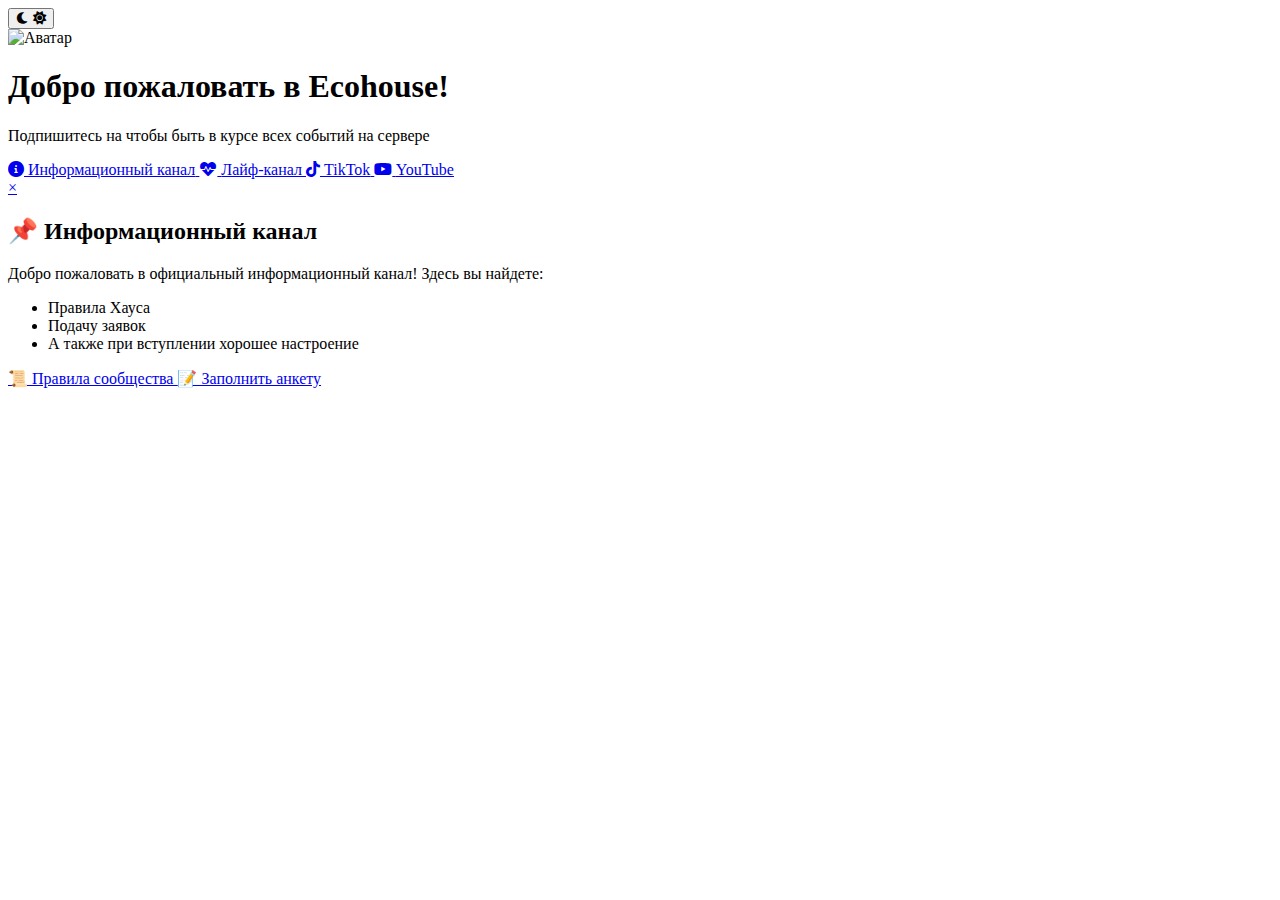
==== index.html @ 72aad3b6 "Add files via upload" ====
<!DOCTYPE html>
<html lang="ru">
<head>
    <meta charset="UTF-8">
    <meta name="viewport" content="width=device-width, initial-scale=1.0">
    <title>Ecohouse minecraft</title>
    <link rel="stylesheet" href="css/style.css">
    <link href="https://fonts.googleapis.com/css2?family=Roboto:wght@300;400;500;700&display=swap" rel="stylesheet">
    <link rel="stylesheet" href="https://cdnjs.cloudflare.com/ajax/libs/font-awesome/6.0.0/css/all.min.css">
</head>
<body>
    <button class="theme-toggle">
        <i class="fas fa-moon"></i>
        <i class="fas fa-sun"></i>
    </button>

    <div class="container">
        <header>
            <img src="img/avatar.jpg" alt="Аватар" class="avatar">
            <h1>Добро пожаловать в Ecohouse!</h1>
            <p class="description">Подпишитесь на чтобы быть в курсе всех событий на сервере</p>
        </header>

        <div class="links-container">
            <a href="#info-modal" class="link-card info">
                <i class="fas fa-info-circle"></i>
                <span>Информационный канал</span>
            </a>
            
            <a href="https://t.me/Eco_house1" class="link-card life">
                <i class="fas fa-heartbeat"></i>
                <span>Лайф-канал</span>
            </a>

            <a href="https://www.tiktok.com/@ekohouse1" class="link-card tiktok">
                <i class="fab fa-tiktok"></i>
                <span>TikTok</span>
            </a>

            <a href="https://www.youtube.com/@Eco_house1" class="link-card youtube">
                <i class="fab fa-youtube"></i>
                <span>YouTube</span>
            </a>
        </div>
    </div>

    <!-- Модальное окно информационного канала -->
    <div id="info-modal" class="modal">
        <div class="modal-content">
            <a href="#" class="modal-close">&times;</a>
            <h2>📌 Информационный канал</h2>
            <div class="modal-text">
                <p>Добро пожаловать в официальный информационный канал! Здесь вы найдете:</p>
                <ul>
                    <li>Правила Хауса</li>
                    <li>Подачу заявок</li>
                    <li>А также при вступлении хорошее настроение</li>
                </ul>
            </div>
            <div class="modal-buttons">
                <a href="https://telegra.ph/Pravila-10-22-92" class="modal-btn rules" target="_blank">
                    📜 Правила сообщества
                </a>
                <a href="http://forms.gle/ZhmmQbXpEskCa3pf9" class="modal-btn form" target="_blank">
                    📝 Заполнить анкету
                </a>
            </div>
        </div>
    </div>

    <script>
        const themeToggle = document.querySelector('.theme-toggle');
        const savedTheme = localStorage.getItem('theme');
        const systemDark = window.matchMedia('(prefers-color-scheme: dark)').matches;

        // Инициализация темы
        if (savedTheme) {
            document.documentElement.setAttribute('data-theme', savedTheme);
        } else {
            document.documentElement.setAttribute('data-theme', systemDark ? 'dark' : 'light');
        }

        // Переключение темы
        themeToggle.addEventListener('click', () => {
            const currentTheme = document.documentElement.getAttribute('data-theme');
            const newTheme = currentTheme === 'dark' ? 'light' : 'dark';
            document.documentElement.setAttribute('data-theme', newTheme);
            localStorage.setItem('theme', newTheme);
        });
    </script>
</body>
</html>
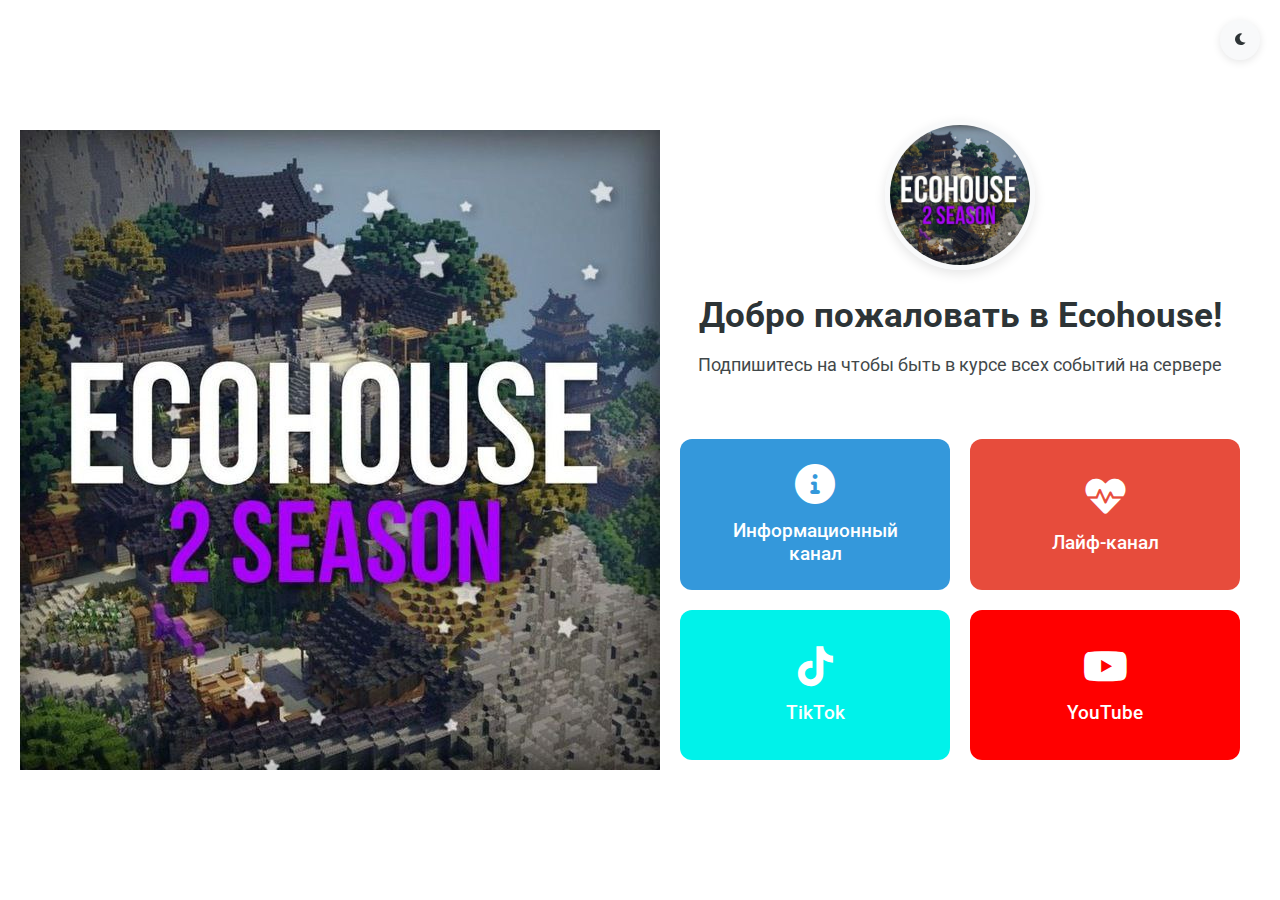
==== commit 91d6a7c9: "Update index.html" ====
--- a/index.html
+++ b/index.html
@@ -4,7 +4,8 @@
     <meta charset="UTF-8">
     <meta name="viewport" content="width=device-width, initial-scale=1.0">
     <title>Ecohouse minecraft</title>
-    <link rel="stylesheet" href="css/style.css">
+<link href="css/style.css" rel="stylesheet">
+<img src="img/avatar.jpg">
     <link href="https://fonts.googleapis.com/css2?family=Roboto:wght@300;400;500;700&display=swap" rel="stylesheet">
     <link rel="stylesheet" href="https://cdnjs.cloudflare.com/ajax/libs/font-awesome/6.0.0/css/all.min.css">
 </head>
--- a/css/style.css
+++ b/css/style.css
@@ -0,0 +1,243 @@
+:root {
+    /* Light theme */
+    --bg-color: #ffffff;
+    --text-color: #2d3436;
+    --card-bg: #f8f9fa;
+    --shadow-color: rgba(0, 0, 0, 0.1);
+    --transition: all 0.3s ease;
+}
+
+[data-theme="dark"] {
+    /* Dark theme */
+    --bg-color: #1a1a1a;
+    --text-color: #ffffff;
+    --card-bg: #2d2d2d;
+    --shadow-color: rgba(0, 0, 0, 0.3);
+}
+
+* {
+    margin: 0;
+    padding: 0;
+    box-sizing: border-box;
+    font-family: 'Roboto', sans-serif;
+    transition: var(--transition);
+}
+
+body {
+    background: var(--bg-color);
+    color: var(--text-color);
+    min-height: 100vh;
+    display: flex;
+    justify-content: center;
+    align-items: center;
+    padding: 20px;
+}
+
+.container {
+    max-width: 800px;
+    width: 100%;
+    text-align: center;
+}
+
+header {
+    margin-bottom: 40px;
+}
+
+.avatar {
+    width: 150px;
+    height: 150px;
+    border-radius: 50%;
+    object-fit: cover;
+    border: 5px solid var(--card-bg);
+    box-shadow: 0 4px 12px var(--shadow-color);
+    margin-bottom: 20px;
+}
+
+h1 {
+    font-size: 2.2em;
+    margin-bottom: 15px;
+    font-weight: 700;
+}
+
+.description {
+    font-size: 1.1em;
+    max-width: 600px;
+    margin: 0 auto;
+    line-height: 1.6;
+    opacity: 0.9;
+}
+
+.links-container {
+    display: grid;
+    grid-template-columns: repeat(auto-fit, minmax(250px, 1fr));
+    gap: 20px;
+    padding: 20px;
+}
+
+.link-card {
+    padding: 25px;
+    border-radius: 12px;
+    text-decoration: none;
+    color: white;
+    display: flex;
+    flex-direction: column;
+    align-items: center;
+    transition: transform 0.3s ease, box-shadow 0.3s ease;
+    min-height: 150px;
+    justify-content: center;
+}
+
+.link-card i {
+    font-size: 2.5em;
+    margin-bottom: 15px;
+}
+
+.link-card span {
+    font-size: 1.2em;
+    font-weight: 500;
+}
+
+.link-card:hover {
+    transform: translateY(-5px);
+    box-shadow: 0 8px 20px var(--shadow-color);
+}
+
+/* Цвета карточек */
+.info { background: #3498db; }
+.life { background: #e74c3c; }
+.tiktok { background: #00f2ea; }
+.youtube { background: #ff0000; }
+
+/* Модальное окно */
+.modal {
+    position: fixed;
+    top: 0;
+    left: 0;
+    right: 0;
+    bottom: 0;
+    background: rgba(0, 0, 0, 0.5);
+    display: none;
+    z-index: 1000;
+}
+
+.modal:target {
+    display: flex;
+    justify-content: center;
+    align-items: center;
+    animation: fadeIn 0.3s;
+}
+
+.modal-content {
+    background: var(--bg-color);
+    padding: 30px;
+    border-radius: 15px;
+    max-width: 500px;
+    width: 90%;
+    position: relative;
+    box-shadow: 0 10px 30px var(--shadow-color);
+}
+
+.modal-close {
+    position: absolute;
+    top: 15px;
+    right: 20px;
+    font-size: 24px;
+    color: var(--text-color);
+    text-decoration: none;
+    opacity: 0.7;
+}
+
+.modal-text {
+    text-align: left;
+    margin: 20px 0;
+    line-height: 1.6;
+}
+
+.modal-text ul {
+    margin: 15px 0;
+    padding-left: 20px;
+}
+
+.modal-buttons {
+    display: flex;
+    flex-direction: column;
+    gap: 15px;
+    margin-top: 25px;
+}
+
+.modal-btn {
+    padding: 15px 25px;
+    border-radius: 8px;
+    text-decoration: none;
+    color: white;
+    display: flex;
+    align-items: center;
+    justify-content: center;
+    transition: transform 0.2s;
+}
+
+.modal-btn:hover {
+    transform: translateY(-2px);
+}
+
+.modal-btn.rules {
+    background: #3498db;
+}
+
+.modal-btn.form {
+    background: #2ecc71;
+}
+
+/* Переключатель темы */
+.theme-toggle {
+    position: fixed;
+    top: 20px;
+    right: 20px;
+    width: 40px;
+    height: 40px;
+    border-radius: 50%;
+    border: none;
+    cursor: pointer;
+    background: var(--card-bg);
+    color: var(--text-color);
+    display: flex;
+    align-items: center;
+    justify-content: center;
+    box-shadow: 0 2px 8px var(--shadow-color);
+    z-index: 1000;
+}
+
+.theme-toggle .fa-sun {
+    display: none;
+}
+
+[data-theme="dark"] .theme-toggle .fa-moon {
+    display: none;
+}
+
+[data-theme="dark"] .theme-toggle .fa-sun {
+    display: block;
+}
+
+@keyframes fadeIn {
+    from { opacity: 0; }
+    to { opacity: 1; }
+}
+
+@media (max-width: 768px) {
+    h1 {
+        font-size: 1.8em;
+    }
+    
+    .description {
+        font-size: 1em;
+    }
+    
+    .links-container {
+        grid-template-columns: 1fr;
+    }
+    
+    .modal-content {
+        padding: 20px;
+    }
+}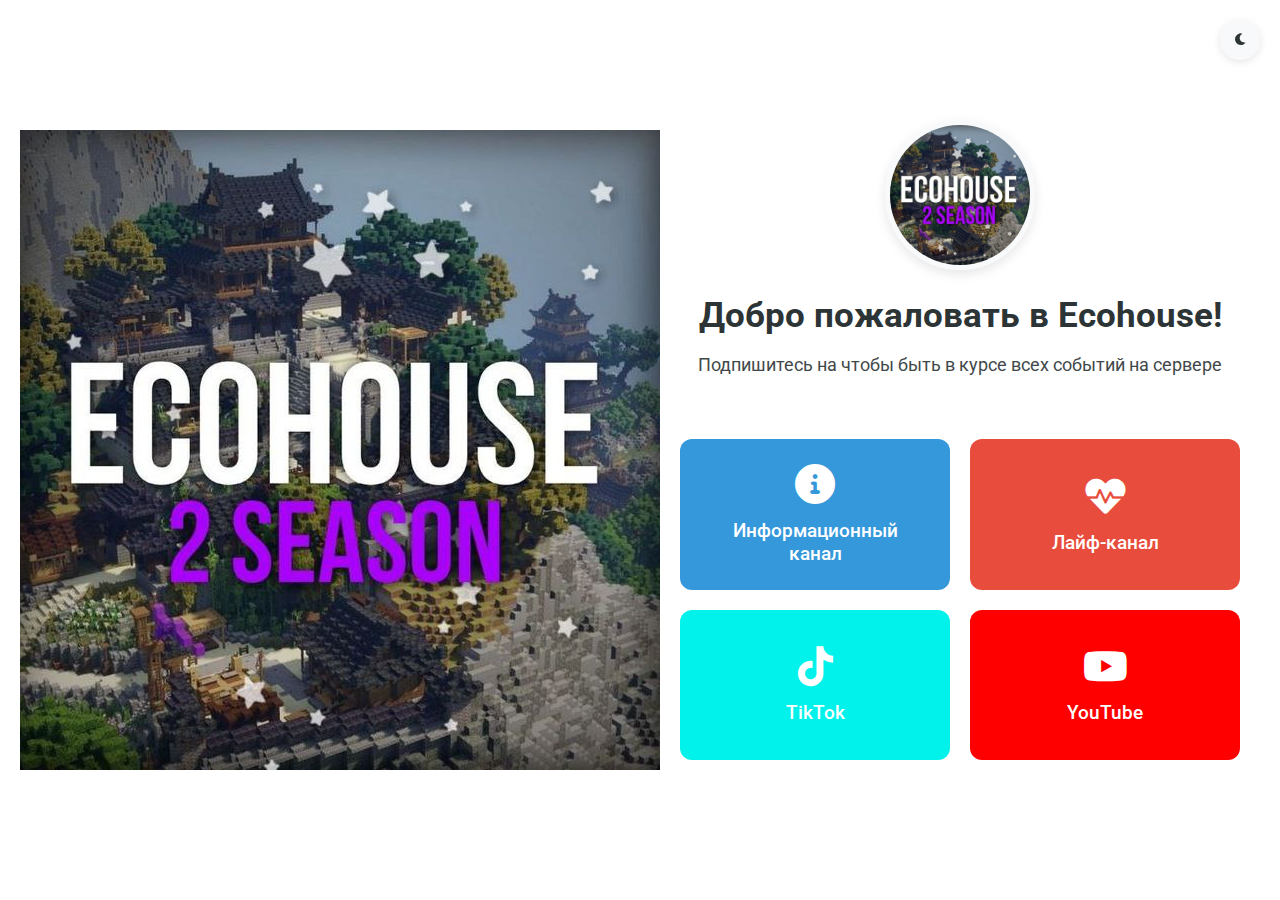
==== commit e71f00a2: "Update and rename Index.html to index.html" ====
--- a/index.html
+++ b/index.html
@@ -4,7 +4,7 @@
     <meta charset="UTF-8">
     <meta name="viewport" content="width=device-width, initial-scale=1.0">
     <title>Ecohouse minecraft</title>
-<link href="css/style.css" rel="stylesheet">
+<link href="css/style.css" rel="stylesheet">
 <img src="img/avatar.jpg">
     <link href="https://fonts.googleapis.com/css2?family=Roboto:wght@300;400;500;700&display=swap" rel="stylesheet">
     <link rel="stylesheet" href="https://cdnjs.cloudflare.com/ajax/libs/font-awesome/6.0.0/css/all.min.css">
@@ -90,4 +90,4 @@
         });
     </script>
 </body>
-</html>+</html>
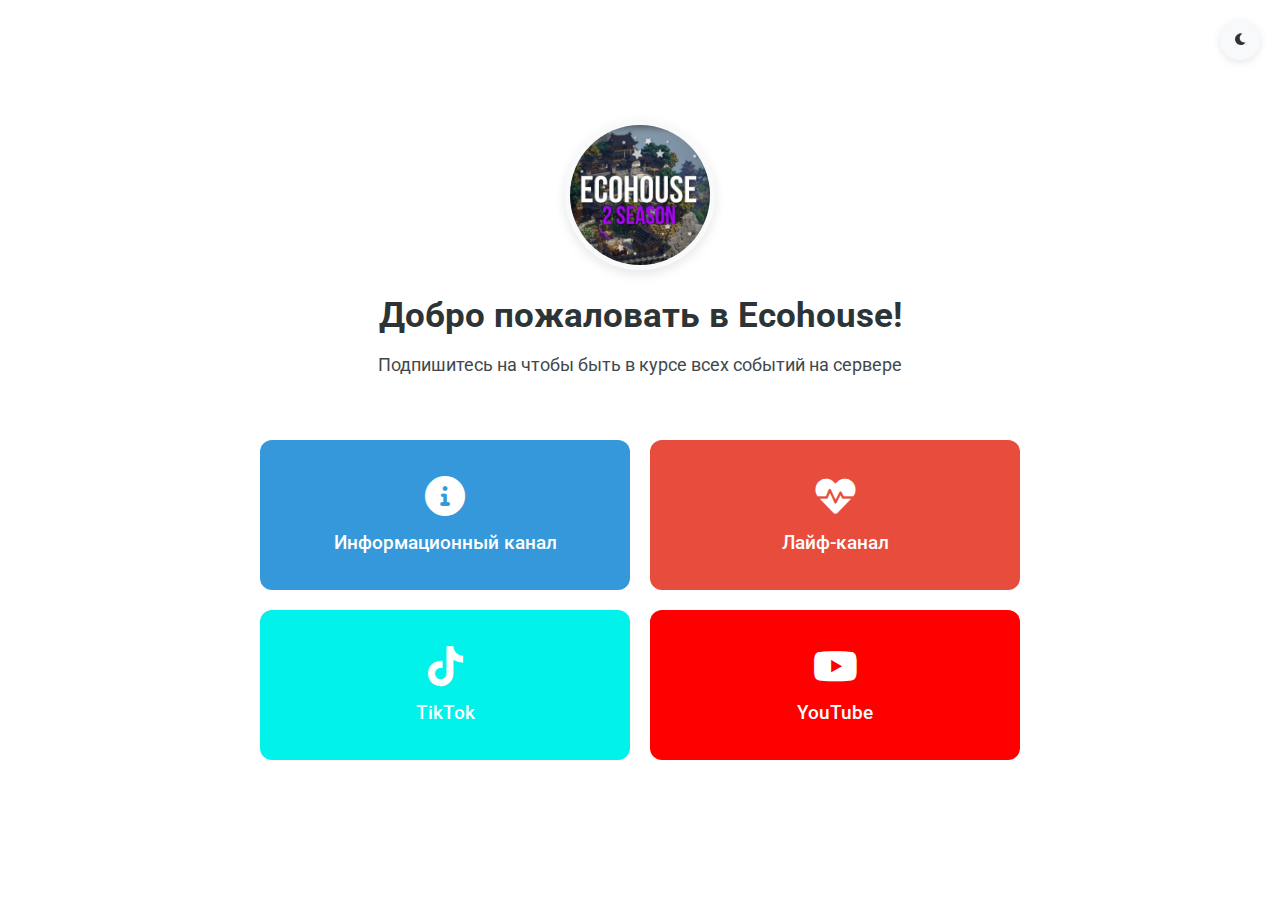
==== commit 7f236832: "Update index.html" ====
--- a/index.html
+++ b/index.html
@@ -5,7 +5,6 @@
     <meta name="viewport" content="width=device-width, initial-scale=1.0">
     <title>Ecohouse minecraft</title>
 <link href="css/style.css" rel="stylesheet">
-<img src="img/avatar.jpg">
     <link href="https://fonts.googleapis.com/css2?family=Roboto:wght@300;400;500;700&display=swap" rel="stylesheet">
     <link rel="stylesheet" href="https://cdnjs.cloudflare.com/ajax/libs/font-awesome/6.0.0/css/all.min.css">
 </head>
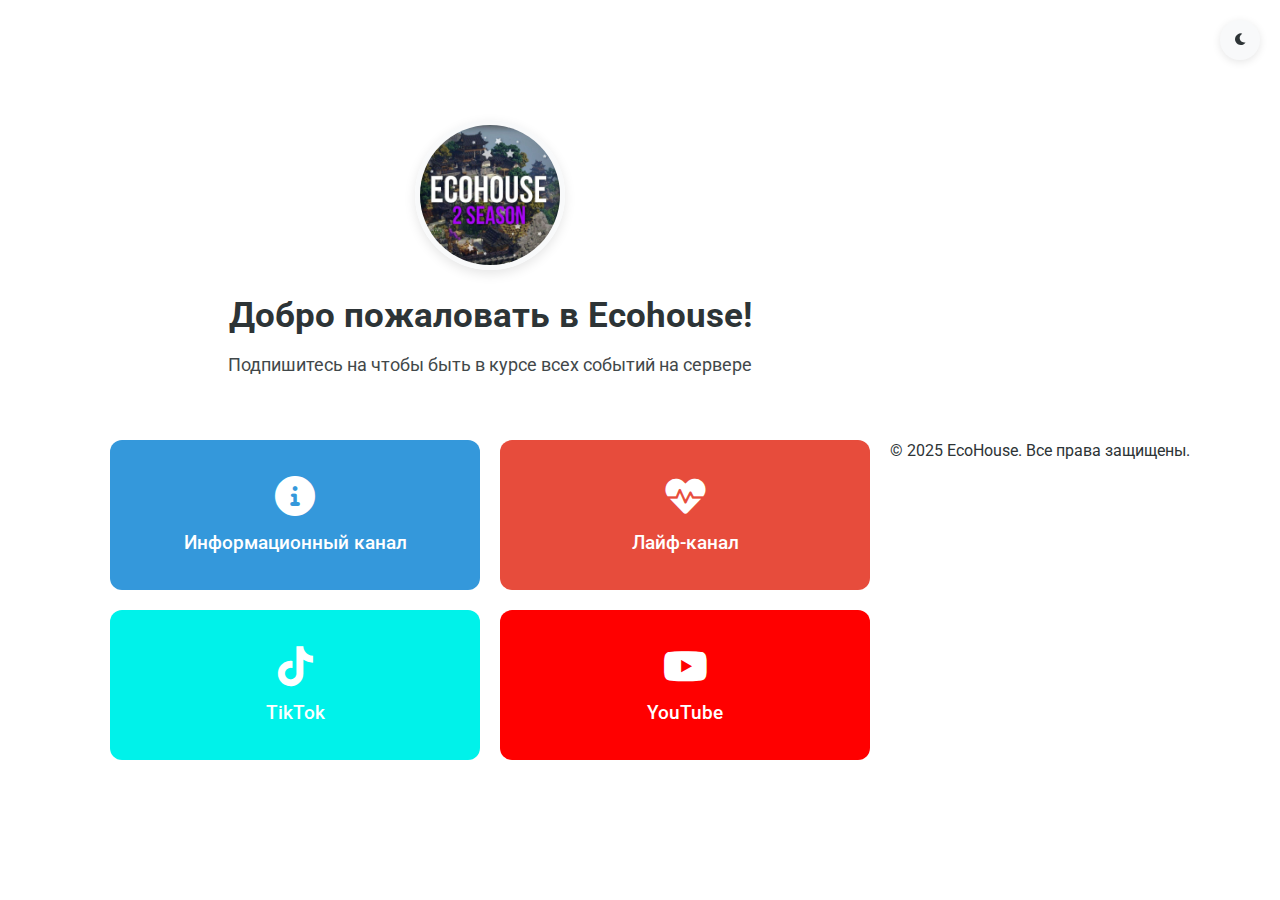
==== commit 26520d5a: "Update index.html" ====
--- a/index.html
+++ b/index.html
@@ -4,6 +4,7 @@
     <meta charset="UTF-8">
     <meta name="viewport" content="width=device-width, initial-scale=1.0">
     <title>Ecohouse minecraft</title>
+      <link rel="icon" href="favicon.ico" type="image/x-icon">
 <link href="css/style.css" rel="stylesheet">
     <link href="https://fonts.googleapis.com/css2?family=Roboto:wght@300;400;500;700&display=swap" rel="stylesheet">
     <link rel="stylesheet" href="https://cdnjs.cloudflare.com/ajax/libs/font-awesome/6.0.0/css/all.min.css">
@@ -89,4 +90,8 @@
         });
     </script>
 </body>
+     <footer>
+    <p>&copy; 2025 EcoHouse. Все права защищены.</p>
+  </footer>
+</body>
 </html>
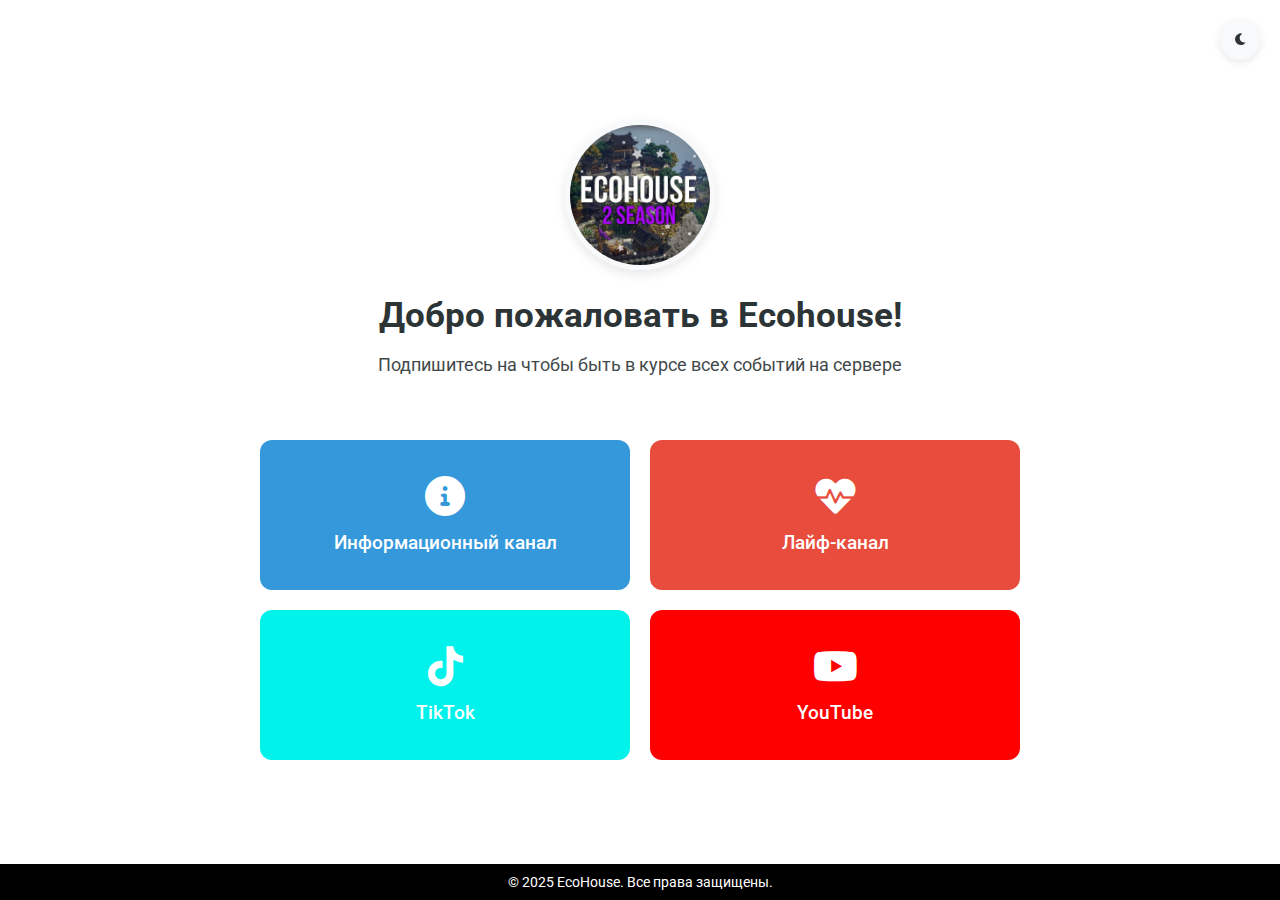
==== commit e9a1bf81: "Update index.html" ====
--- a/index.html
+++ b/index.html
@@ -88,10 +88,11 @@
             document.documentElement.setAttribute('data-theme', newTheme);
             localStorage.setItem('theme', newTheme);
         });
+
     </script>
-</body>
-     <footer>
+   <footer>
     <p>&copy; 2025 EcoHouse. Все права защищены.</p>
   </footer>
 </body>
+
 </html>
--- a/css/style.css
+++ b/css/style.css
@@ -240,4 +240,14 @@
     .modal-content {
         padding: 20px;
     }
-}+}
+footer {
+  position: fixed;
+  bottom: 0;
+  width: 100%;
+  text-align: center;
+  background-color: #000; /* Можно изменить на нужный цвет */
+  color: #fff;
+  padding: 10px 0;
+  font-size: 14px;
+}
